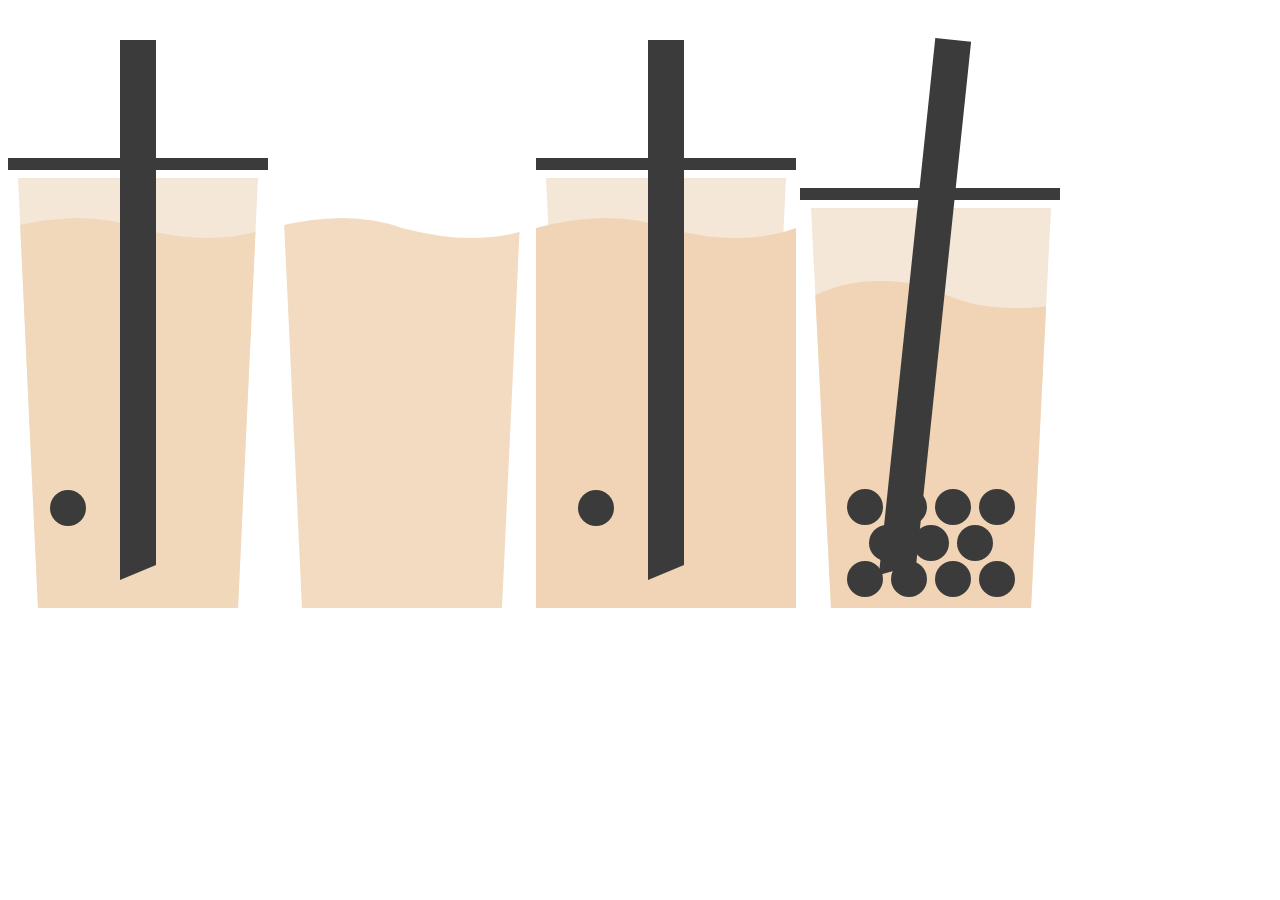
==== index.html @ 88febcba "Some boba SVGs" ====
<!-- made by Emilee Chen
                    july 2020
                        @ emileechen.com
                            emilee.ty.chen@gmail.com -->





<!-- 
    https://www.w3.org/TR/SVG/paths.html
https://medium.com/@francoisromain/smooth-a-svg-path-with-cubic-bezier-curves-e37b49d46c74
 -->
<html>

    <head>      
        <link rel="stylesheet" type="text/css" href="style.css">
    </head>

    <body>

        <svg width="260px" height="600px" viewBox="0 0 260 600"
             version="1.1" xmlns="http://www.w3.org/2000/svg"
             xmlns:xlink="http://www.w3.org/1999/xlink">

            <mask id="cup">
                <path class="tea" transform="translate(0, 200)"
                        d=" M 0 20,
                            q 75 -20, 130 0
                            q 75 20, 130 0
                            l 0 400
                            l -260 0" />
            </mask>

            <polygon class="cup" points="10 170 250 170 230 600 30 600"></polygon>
            <polygon class="tea" points="10 170 250 170 230 600 30 600" mask="url(#cup)"></polygon>

            <g class="toppings" transform="translate(60, 500)">
                <circle cx="0" cy="0" r="18"></circle>
            </g>

            <rect class="lid" fill="#3B3B3B" x="0" y="150" width="260" height="12"></rect>
            <polygon class="straw" transform="translate(112, 32)" points="0 0 36 0 36 525 0 540"></polygon>

        </svg>


        <svg width="260px" height="600px" viewBox="0 0 260 600"
             version="1.1" xmlns="http://www.w3.org/2000/svg"
             xmlns:xlink="http://www.w3.org/1999/xlink">

            <mask id="cup">
                <path class="tea" transform="translate(0, 200)"
                        d=" M 0 20,
                            q 75 -20, 130 0
                            q 75 20, 130 0
                            l 0 400
                            l -260 0" />
            </mask>

            <polygon class="tea" points="10 170 250 170 230 600 30 600" mask="url(#cup)"></polygon>

        </svg>


        <svg width="260px" height="600px" viewBox="0 0 260 600"
             version="1.1" xmlns="http://www.w3.org/2000/svg"
             xmlns:xlink="http://www.w3.org/1999/xlink">

            <polygon class="cup" points="10 170 250 170 230 600 30 600"></polygon>

            <path class="tea" transform="translate(0, 200)"
                    d=" M 0 20,
                        q 75 -20, 130 0
                        q 75 20, 130 0
                        l 0 400
                        l -260 0" />

            <g class="toppings" transform="translate(60, 500)">
                <circle cx="0" cy="0" r="18"></circle>
            </g>

            <rect class="lid" fill="#3B3B3B" x="0" y="150" width="260" height="12"></rect>
            <polygon class="straw" transform="translate(112, 32)" points="0 0 36 0 36 525 0 540"></polygon>
            
        </svg>


        <svg width="260px" height="571px" viewBox="0 0 260 571"
             version="1.1" xmlns="http://www.w3.org/2000/svg"
             xmlns:xlink="http://www.w3.org/1999/xlink">
            <g id="Page-1" stroke="none" stroke-width="1" fill="none" fill-rule="evenodd">
                <g id="Artboard" transform="translate(-520.000000, -90.000000)">
                    <g id="simple2" transform="translate(520.000000, 90.000000)">
                        <polygon id="cup" fill="#F4E7D8" points="11 171 251 171 231 571 31 571"></polygon>
                        <path d="M81,244 C143.833333,244 144,271 217,271 C228.347138,271 237.85799,270.347635 246.092153,269.245712 L231,571 L31,571 L15.350617,258.002927 L20.3677593,255.930887 C35.5227936,249.74251 52.02262,244 81,244 Z" id="tea" fill="#F0D4B5"></path>
                        <rect id="lid" fill="#3B3B3B" x="0" y="151" width="260" height="12"></rect>
                        <polygon id="straw" fill="#3B3B3B" transform="translate(124.979227, 271.370018) scale(-1, 1) rotate(-6.000000) translate(-124.979227, -271.370018) " points="106.979227 1.37001797 142.979227 1.37001797 142.979227 541.370018 106.979227 527.330018"></polygon>
                        <g id="bubbles" transform="translate(47.000000, 452.000000)" fill="#3B3B3B">
                            <circle id="Oval" cx="40" cy="54" r="18"></circle>
                            <circle id="Oval" cx="84" cy="54" r="18"></circle>
                            <circle id="Oval" cx="128" cy="54" r="18"></circle>
                            <circle id="Oval" cx="18" cy="18" r="18"></circle>
                            <circle id="Oval" cx="62" cy="18" r="18"></circle>
                            <circle id="Oval" cx="106" cy="18" r="18"></circle>
                            <circle id="Oval" cx="150" cy="18" r="18"></circle>
                            <circle id="Oval" cx="18" cy="90" r="18"></circle>
                            <circle id="Oval" cx="62" cy="90" r="18"></circle>
                            <circle id="Oval" cx="106" cy="90" r="18"></circle>
                            <circle id="Oval" cx="150" cy="90" r="18"></circle>
                        </g>
                    </g>
                </g>
            </g>
        </svg>
                
    </body>


</html>
---- style.css ----
.cup {
    fill: #F4E7D8;
}
.tea {
    fill: #F0D4B5;
}
.lid {
    fill: #3B3B3B;
}
.straw {
    fill: #3B3B3B;
}
.toppings {
    fill: #3B3B3B;
}

.red {
    fill: red;
}

.blue {
    fill: blue;
}




.straw:hover {
    animation: 1s 3 stir;
    animation-timing-function: ease-in, linear, ease-out;
}
@keyframes stir {
    0% {
        transform: rotate(0deg);
    }
    100% {
        transform: rotate(20deg);
    }
}
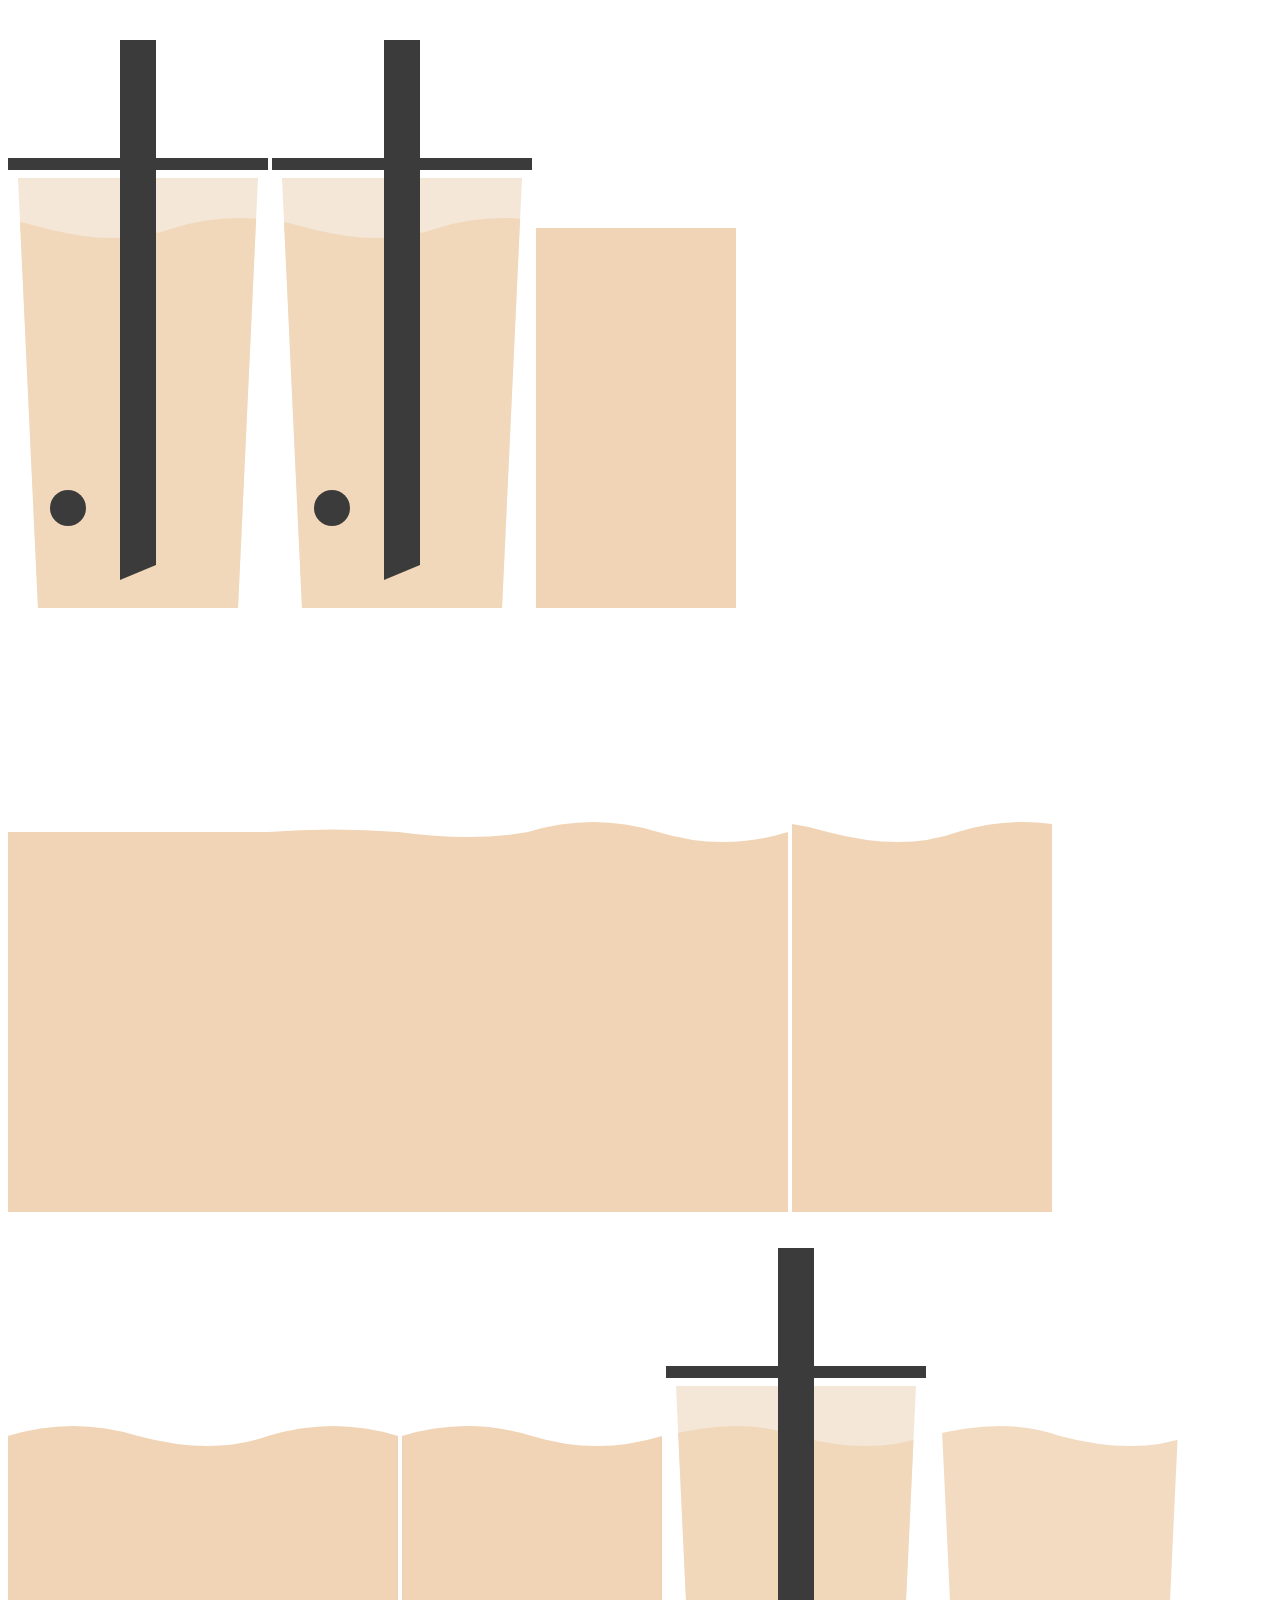
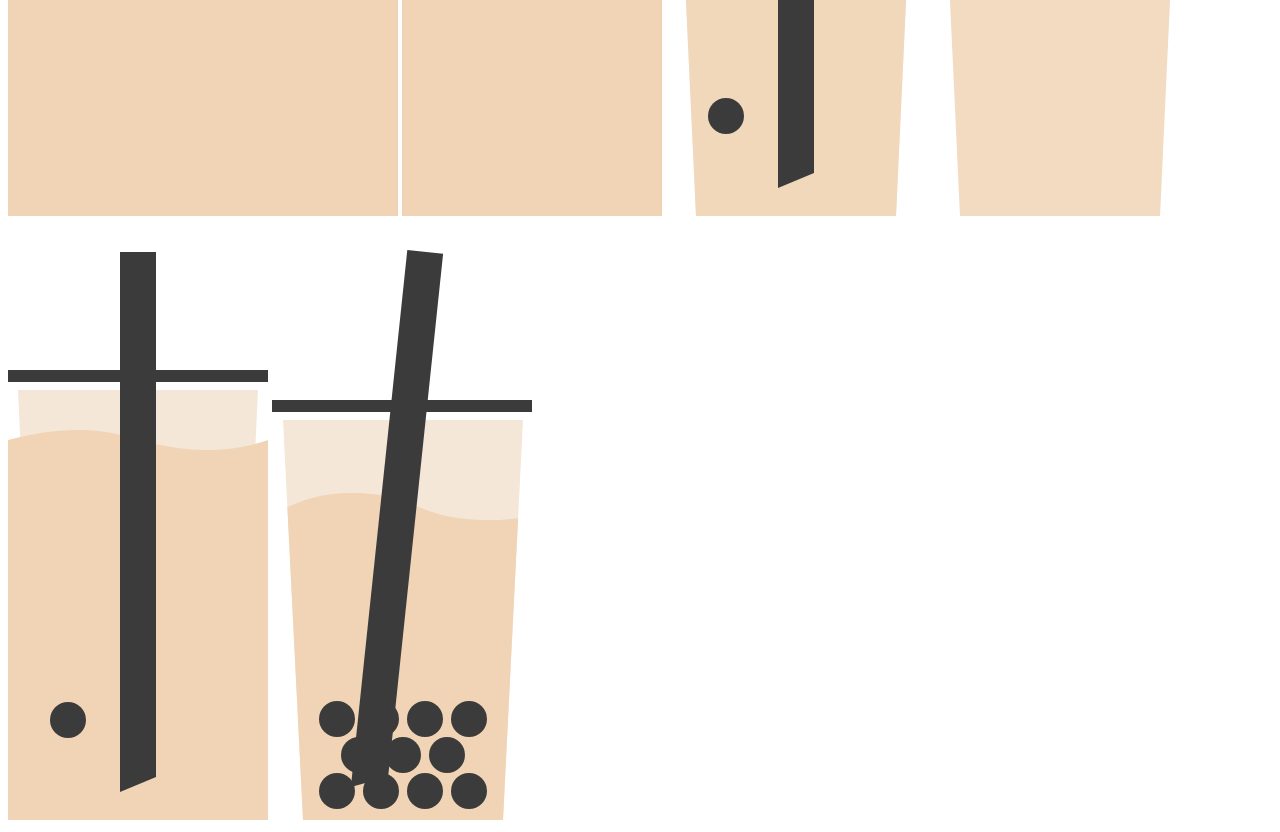
==== commit 90f123a8: "SVG animation experimentation" ====
--- a/index.html
+++ b/index.html
@@ -11,6 +11,7 @@
 <!-- 
     https://www.w3.org/TR/SVG/paths.html
 https://medium.com/@francoisromain/smooth-a-svg-path-with-cubic-bezier-curves-e37b49d46c74
+https://stackoverflow.com/questions/39605420/repeat-an-animation-2-or-3-times-before-easing-it-out
  -->
 <html>
 
@@ -19,6 +20,175 @@
     </head>
 
     <body>
+
+
+        <svg width="260px" height="600px" viewBox="0 0 260 600"
+             version="1.1" xmlns="http://www.w3.org/2000/svg"
+             xmlns:xlink="http://www.w3.org/1999/xlink">
+
+            <mask id="cupp">
+                <path class="tea" transform="translate(0, 200)"
+                        d=" M            0  20,
+                            Q  65   0, 130  20
+                            Q 205  40, 260  20
+                            Q 325   0, 390  20
+                            Q 465  40, 520  20
+                            L          520 440
+                            L            0 440" >
+                    <animateTransform attributeName="transform"
+                        type="translate"
+                        from="0 200"
+                        to="-260 200"
+                        dur="2s"
+                        repeatCount="indefinite"
+                    />
+                </path>
+            </mask>
+
+            <polygon class="cup" points="10 170 250 170 230 600 30 600"></polygon>
+            <polygon class="tea" points="10 170 250 170 230 600 30 600" mask="url(#cupp)"></polygon>
+
+            <g class="toppings" transform="translate(60, 500)">
+                <circle cx="0" cy="0" r="18"></circle>
+            </g>
+
+            <rect class="lid" fill="#3B3B3B" x="0" y="150" width="260" height="12"></rect>
+            <polygon class="straw straww" points="0 0 36 0 36 525 0 540"></polygon>
+
+        </svg>
+
+
+        <svg width="260px" height="600px" viewBox="0 0 260 600"
+             version="1.1" xmlns="http://www.w3.org/2000/svg"
+             xmlns:xlink="http://www.w3.org/1999/xlink">
+
+            <mask id="cupp">
+                <path class="tea" transform="translate(0, 200)"
+                        d=" M            0  20,
+                            Q  65   0, 130  20
+                            Q 205  40, 260  20
+                            Q 325   0, 390  20
+                            Q 465  40, 520  20
+                            L          520 440
+                            L            0 440" >
+                    <animateTransform attributeName="transform"
+                        type="translate"
+                        from="0 200"
+                        to="-260 200"
+                        dur="2s"
+                        repeatCount="indefinite"
+                    />
+                </path>
+            </mask>
+
+            <polygon class="cup" points="10 170 250 170 230 600 30 600"></polygon>
+            <polygon class="tea" points="10 170 250 170 230 600 30 600" mask="url(#cupp)"></polygon>
+
+            <g class="toppings" transform="translate(60, 500)">
+                <circle cx="0" cy="0" r="18"></circle>
+            </g>
+
+            <rect class="lid" fill="#3B3B3B" x="0" y="150" width="260" height="12"></rect>
+            <polygon class="straw" transform="translate(112, 32)" points="0 0 36 0 36 525 0 540"></polygon>
+
+        </svg>
+
+
+        <svg width="200px" height="600px" viewBox="0 0 200 600"
+             version="1.1" xmlns="http://www.w3.org/2000/svg"
+             xmlns:xlink="http://www.w3.org/1999/xlink">
+
+            <path class="tea teaaa" transform="translate(0, 200)"
+                    d=" M            0  20
+                        Q 100  20, 200  20
+                        Q 250  15, 300  20
+                        Q 350  30, 400  20
+                        Q 450   0, 500  20
+                        Q 550  40, 600  20
+                        Q 650   0, 700  20
+                        Q 750  30, 800  20
+                        Q 850  15, 900  20
+                        Q 900  20, 1100  20
+                        L          1100 440
+                        L            0 440" />
+        </svg>
+
+
+        <svg width="780px" height="600px" viewBox="0 0 780 600"
+             version="1.1" xmlns="http://www.w3.org/2000/svg"
+             xmlns:xlink="http://www.w3.org/1999/xlink">
+
+            <path class="tea" transform="translate(0, 200)"
+                    d=" M            0  20
+                        Q 130  20, 260  20
+                        Q 325  15, 390  20
+                        Q 465  30, 520  20
+                        Q 585  0, 650  20
+                        Q 715  40, 780  20
+                        L          780 440
+                        L            0 440" />
+        </svg>
+
+
+        <svg width="260px" height="600px" viewBox="0 0 260 600"
+             version="1.1" xmlns="http://www.w3.org/2000/svg"
+             xmlns:xlink="http://www.w3.org/1999/xlink">
+
+            <path class="tea" transform="translate(0, 200)"
+                    d=" M            0  20,
+                        Q  65   0, 130  20
+                        Q 205  40, 260  20
+                        Q 325   0, 390  20
+                        Q 465  40, 520  20
+                        L          520 440
+                        L            0 440" >
+                <animateTransform attributeName="transform"
+                    type="translate"
+                    from="0 200"
+                    to="-260 200"
+                    dur="2s"
+                    repeatCount="indefinite"
+                />
+            </path>
+        </svg>
+
+
+        <svg width="390px" height="600px" viewBox="0 0 390 600"
+             version="1.1" xmlns="http://www.w3.org/2000/svg"
+             xmlns:xlink="http://www.w3.org/1999/xlink">
+
+            <path class="tea" transform="translate(0, 200)"
+                    d=" M            0  20,
+                        Q  65   0, 130  20
+                        Q 205  40, 260  20
+                        Q 325   0, 390  20
+                        L          390 440
+                        L            0 440" >
+            </path>
+        </svg>
+
+
+        <svg width="260px" height="600px" viewBox="0 0 260 600"
+             version="1.1" xmlns="http://www.w3.org/2000/svg"
+             xmlns:xlink="http://www.w3.org/1999/xlink">
+
+            <path class="tea" transform="translate(0, 200)"
+                    d="M 0 20,
+                       q 65 -20, 130 0
+                       q 65 20, 130 0
+                       l 0 400
+                       l -260 0" />
+                <animate repeatCount="indefinite" attributeName="d" dur="1s"
+                        values="M 0 20,
+                                q 65 20, 130 0
+                                q 65 -20, 130 0
+                                l 0 400
+                                l -260 0">
+                </animate>
+            </path>
+
+        </svg>
+
 
         <svg width="260px" height="600px" viewBox="0 0 260 600"
              version="1.1" xmlns="http://www.w3.org/2000/svg"
--- a/style.css
+++ b/style.css
@@ -24,16 +24,38 @@
 
 
 
-
-.straw:hover {
-    animation: 1s 3 stir;
+.straww {
+    transform: translate(112px, 32px);
+    transform-origin: 130px 156px;
+    animation: 1s infinite stir;
     animation-timing-function: ease-in, linear, ease-out;
 }
 @keyframes stir {
     0% {
-        transform: rotate(0deg);
+        transform: rotate(0deg) translate(112px, 32px);
+    }
+    25% {
+        transform: rotate(4deg) translate(112px, 32px);
+    }
+    50% {
+        transform: rotate(0deg) translate(112px, 32px);
+    }
+    75% {
+        transform: rotate(-4deg) translate(112px, 32px);
     }
     100% {
-        transform: rotate(20deg);
+        transform: rotate(0deg) translate(112px, 32px);
+    }
+}
+
+.teaaa:hover {
+    animation: shake 1s infinite ease-out;
+}
+@keyframes shake {
+    0% {
+        transform: translate(0px, 200px);
+    }
+    100% {
+        transform: translate(-900px, 200px);
     }
 }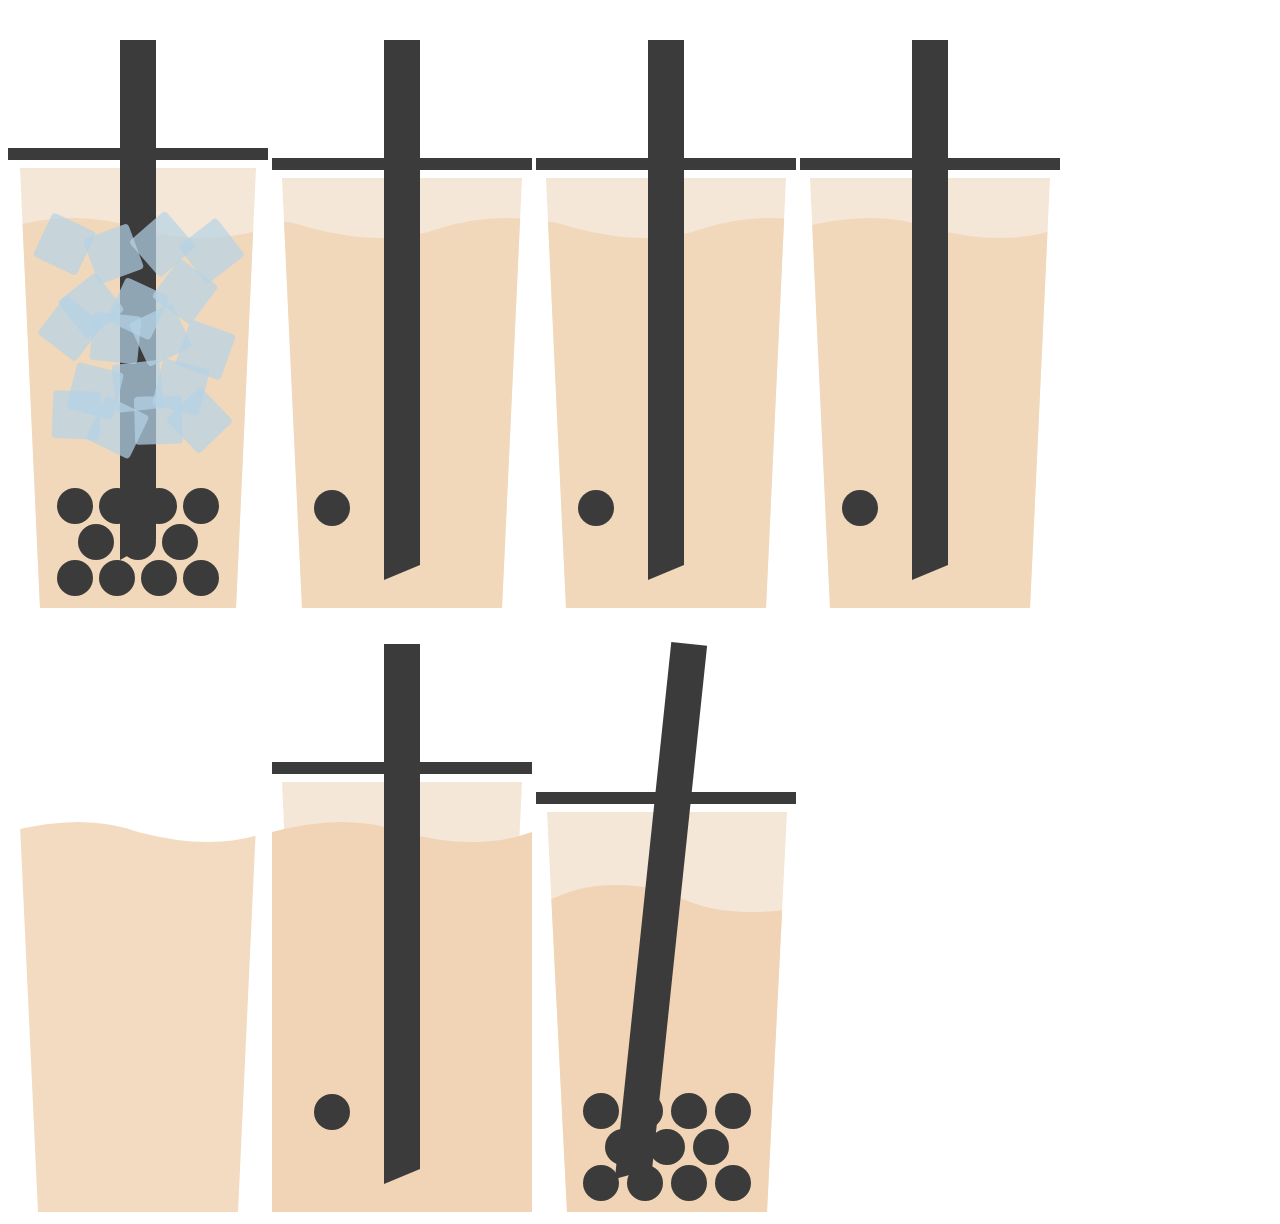
==== commit 22bfd1cc: "Use js to make svg elements" ====
--- a/index.html
+++ b/index.html
@@ -4,22 +4,35 @@
                         @ emileechen.com
                             emilee.ty.chen@gmail.com -->
 
-
-
-
-
 <!-- 
     https://www.w3.org/TR/SVG/paths.html
 https://medium.com/@francoisromain/smooth-a-svg-path-with-cubic-bezier-curves-e37b49d46c74
 https://stackoverflow.com/questions/39605420/repeat-an-animation-2-or-3-times-before-easing-it-out
+
+
+defer!!!
+https://stackoverflow.com/questions/30014090/uncaught-typeerror-cannot-read-property-appendchild-of-null
  -->
+
+
+
+
+ 
 <html>
 
     <head>      
         <link rel="stylesheet" type="text/css" href="style.css">
+        <script src="bobaMaker.js" defer></script>
     </head>
 
     <body>
+
+
+        <svg id="dynamicBoba" width="260px" height="600px" viewBox="0 0 260 600"
+             version="1.1" xmlns="http://www.w3.org/2000/svg"
+             xmlns:xlink="http://www.w3.org/1999/xlink">
+        </svg>
+
 
 
         <svg width="260px" height="600px" viewBox="0 0 260 600"
@@ -90,102 +103,6 @@
 
             <rect class="lid" fill="#3B3B3B" x="0" y="150" width="260" height="12"></rect>
             <polygon class="straw" transform="translate(112, 32)" points="0 0 36 0 36 525 0 540"></polygon>
-
-        </svg>
-
-
-        <svg width="200px" height="600px" viewBox="0 0 200 600"
-             version="1.1" xmlns="http://www.w3.org/2000/svg"
-             xmlns:xlink="http://www.w3.org/1999/xlink">
-
-            <path class="tea teaaa" transform="translate(0, 200)"
-                    d=" M            0  20
-                        Q 100  20, 200  20
-                        Q 250  15, 300  20
-                        Q 350  30, 400  20
-                        Q 450   0, 500  20
-                        Q 550  40, 600  20
-                        Q 650   0, 700  20
-                        Q 750  30, 800  20
-                        Q 850  15, 900  20
-                        Q 900  20, 1100  20
-                        L          1100 440
-                        L            0 440" />
-        </svg>
-
-
-        <svg width="780px" height="600px" viewBox="0 0 780 600"
-             version="1.1" xmlns="http://www.w3.org/2000/svg"
-             xmlns:xlink="http://www.w3.org/1999/xlink">
-
-            <path class="tea" transform="translate(0, 200)"
-                    d=" M            0  20
-                        Q 130  20, 260  20
-                        Q 325  15, 390  20
-                        Q 465  30, 520  20
-                        Q 585  0, 650  20
-                        Q 715  40, 780  20
-                        L          780 440
-                        L            0 440" />
-        </svg>
-
-
-        <svg width="260px" height="600px" viewBox="0 0 260 600"
-             version="1.1" xmlns="http://www.w3.org/2000/svg"
-             xmlns:xlink="http://www.w3.org/1999/xlink">
-
-            <path class="tea" transform="translate(0, 200)"
-                    d=" M            0  20,
-                        Q  65   0, 130  20
-                        Q 205  40, 260  20
-                        Q 325   0, 390  20
-                        Q 465  40, 520  20
-                        L          520 440
-                        L            0 440" >
-                <animateTransform attributeName="transform"
-                    type="translate"
-                    from="0 200"
-                    to="-260 200"
-                    dur="2s"
-                    repeatCount="indefinite"
-                />
-            </path>
-        </svg>
-
-
-        <svg width="390px" height="600px" viewBox="0 0 390 600"
-             version="1.1" xmlns="http://www.w3.org/2000/svg"
-             xmlns:xlink="http://www.w3.org/1999/xlink">
-
-            <path class="tea" transform="translate(0, 200)"
-                    d=" M            0  20,
-                        Q  65   0, 130  20
-                        Q 205  40, 260  20
-                        Q 325   0, 390  20
-                        L          390 440
-                        L            0 440" >
-            </path>
-        </svg>
-
-
-        <svg width="260px" height="600px" viewBox="0 0 260 600"
-             version="1.1" xmlns="http://www.w3.org/2000/svg"
-             xmlns:xlink="http://www.w3.org/1999/xlink">
-
-            <path class="tea" transform="translate(0, 200)"
-                    d="M 0 20,
-                       q 65 -20, 130 0
-                       q 65 20, 130 0
-                       l 0 400
-                       l -260 0" />
-                <animate repeatCount="indefinite" attributeName="d" dur="1s"
-                        values="M 0 20,
-                                q 65 20, 130 0
-                                q 65 -20, 130 0
-                                l 0 400
-                                l -260 0">
-                </animate>
-            </path>
 
         </svg>
 
--- a/style.css
+++ b/style.css
@@ -10,18 +10,13 @@
 .straw {
     fill: #3B3B3B;
 }
+.ice {
+    fill: #B5D3E7;
+    fill-opacity: .7;
+}
 .toppings {
     fill: #3B3B3B;
 }
-
-.red {
-    fill: red;
-}
-
-.blue {
-    fill: blue;
-}
-
 
 
 .straww {
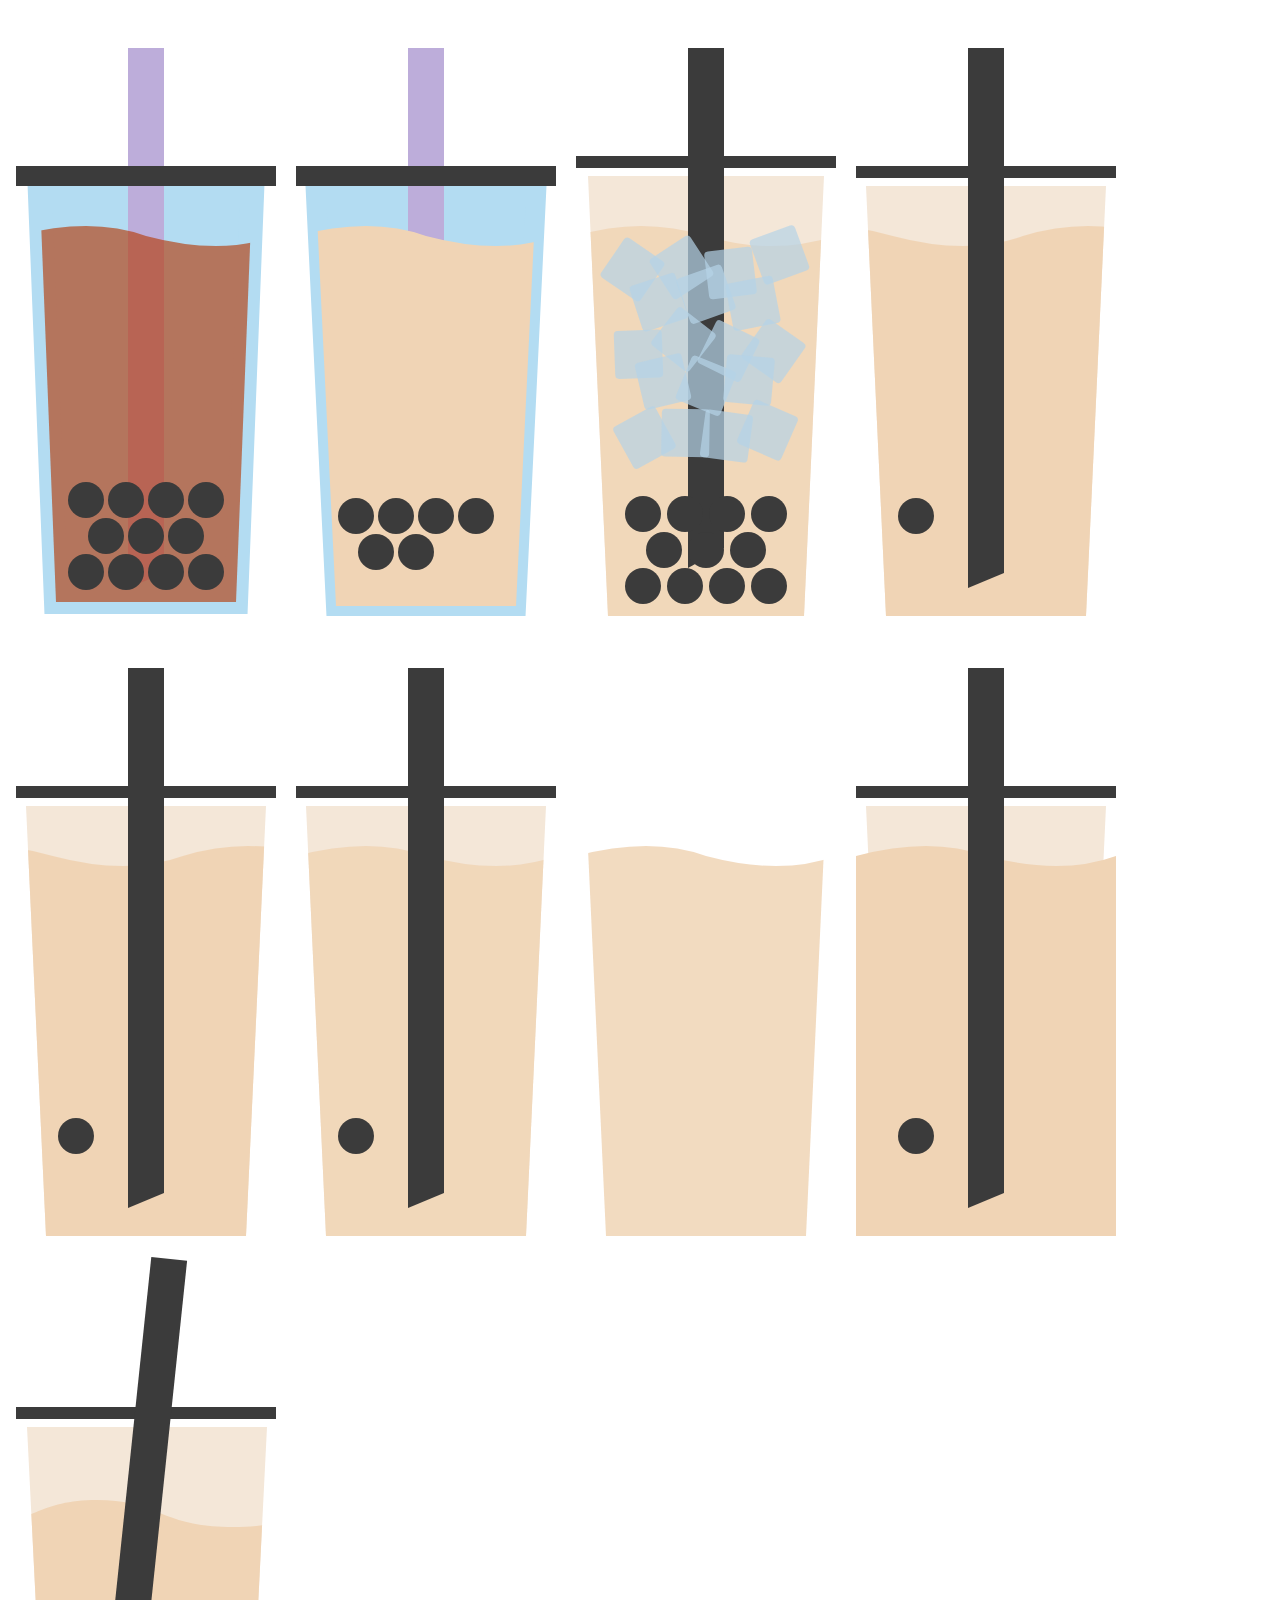
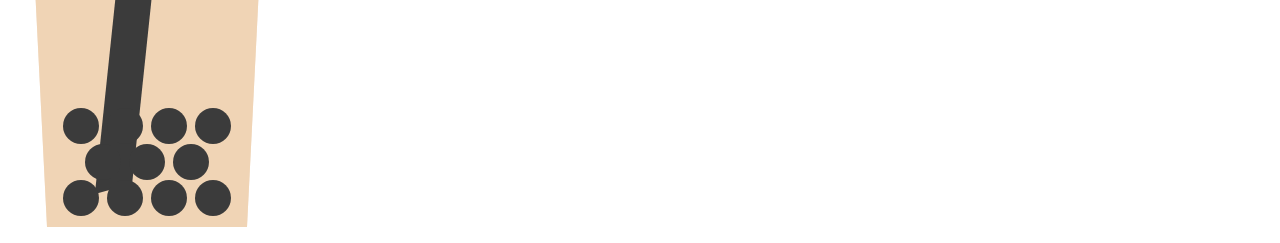
==== commit a7b55162: "Add border to cup; Transparent teas?" ====
--- a/index.html
+++ b/index.html
@@ -28,11 +28,131 @@
     <body>
 
 
+        <svg width="260px" height="600px" viewBox="0 0 260 600"
+             version="1.1" xmlns="http://www.w3.org/2000/svg"
+             xmlns:xlink="http://www.w3.org/1999/xlink">
+
+            <!-- wavey tea -->
+            <mask id="cupMask123">
+                <path fill="white" transform="translate(0, 200)"
+                        d=" M 0 20,
+                            q 75 -20, 130 0
+                            q 75 20, 130 0
+                            l 0 400
+                            l -260 0" />
+            </mask>
+
+            <!-- actual cup -->
+            <polygon fill="#b3dcf2" points="24 180 236 180 220 586 40 586"
+                     stroke="#b3dcf2" stroke-width="24" />
+
+            <!-- straw -->
+            <polygon fill="#BDADDA" transform="translate(112, 32)" points="0 0 36 0 36 525 0 540"></polygon>
+
+            <!-- cup masked tea -->
+            <polygon fill="#b53e0d" fill-opacity="0.65" points="24 180 236 180 220 586 40 586" mask="url(#cupMask123)"></polygon>
+
+            <!-- lid -->
+            <rect fill="#3B3B3B" x="0" y="150" width="260" height="20"></rect>
+
+            <!-- toppings -->
+            <g fill="#3B3B3B" transform="translate(130, 556)">
+                <circle cx="-60" cy="0" r="18" />
+                <circle cx="-20" cy="0" r="18" />
+                <circle cx="20" cy="0" r="18" />
+                <circle cx="60" cy="0" r="18" />
+                <circle cx="-40" cy="-36" r="18" />
+                <circle cx="0" cy="-36" r="18" />
+                <circle cx="40" cy="-36" r="18" />
+                <circle cx="-60" cy="-72" r="18" />
+                <circle cx="-20" cy="-72" r="18" />
+                <circle cx="20" cy="-72" r="18" />
+                <circle cx="60" cy="-72" r="18" />
+            </g>
+
+        </svg>
+
+
+        <svg width="260px" height="600px" viewBox="0 0 260 600"
+             version="1.1" xmlns="http://www.w3.org/2000/svg"
+             xmlns:xlink="http://www.w3.org/1999/xlink">
+
+            <!-- wavey tea -->
+            <mask id="cupMask123">
+                <path fill="white" transform="translate(0, 200)"
+                        d=" M 0 20,
+                            q 75 -20, 130 0
+                            q 75 20, 130 0
+                            l 0 400
+                            l -260 0" />
+            </mask>
+
+            <!-- actual cup -->
+            <polygon fill="#b3dcf2" points="20 180 240 180 220 590 40 590"
+                     stroke="#b3dcf2" stroke-width="20" />
+
+            <!-- straw -->
+            <polygon fill="#BDADDA" transform="translate(112, 32)" points="0 0 36 0 36 525 0 540"></polygon>
+
+            <!-- cup masked tea -->
+            <polygon fill="#F0D4B5" fill-opacity="1.0" points="20 180 240 180 220 590 40 590" mask="url(#cupMask123)"></polygon>
+
+            <!-- lid -->
+            <rect fill="#3B3B3B" x="0" y="150" width="260" height="20"></rect>
+
+            <!-- toppings -->
+            <g fill="#3B3B3B" transform="translate(60, 500)">
+                <circle cx="0" cy="0" r="18" />
+                <circle cx="40" cy="0" r="18" />
+                <circle cx="80" cy="0" r="18" />
+                <circle cx="120" cy="0" r="18" />
+                <circle cx="20" cy="36" r="18" />
+                <circle cx="60" cy="36" r="18" />
+            </g>
+
+        </svg>
+
+
         <svg id="dynamicBoba" width="260px" height="600px" viewBox="0 0 260 600"
              version="1.1" xmlns="http://www.w3.org/2000/svg"
              xmlns:xlink="http://www.w3.org/1999/xlink">
         </svg>
 
+
+        <svg width="260px" height="600px" viewBox="0 0 260 600"
+             version="1.1" xmlns="http://www.w3.org/2000/svg"
+             xmlns:xlink="http://www.w3.org/1999/xlink">
+
+            <mask id="cupp">
+                <path fill="white" transform="translate(0, 200)"
+                        d=" M            0  20,
+                            Q  65   0, 130  20
+                            Q 205  40, 260  20
+                            Q 325   0, 390  20
+                            Q 465  40, 520  20
+                            L          520 440
+                            L            0 440" >
+                    <animateTransform attributeName="transform"
+                        type="translate"
+                        from="0 200"
+                        to="-260 200"
+                        dur="2s"
+                        repeatCount="infinite"
+                    />
+                </path>
+            </mask>
+
+            <polygon class="cup" points="10 170 250 170 230 600 30 600"></polygon>
+            <polygon class="tea" points="10 170 250 170 230 600 30 600" mask="url(#cupp)"></polygon>
+
+            <g class="toppings" transform="translate(60, 500)">
+                <circle cx="0" cy="0" r="18"></circle>
+            </g>
+
+            <rect class="lid" fill="#3B3B3B" x="0" y="150" width="260" height="12"></rect>
+            <polygon class="straw straww" points="0 0 36 0 36 525 0 540"></polygon>
+
+        </svg>
 
 
         <svg width="260px" height="600px" viewBox="0 0 260 600"
@@ -53,43 +173,7 @@
                         from="0 200"
                         to="-260 200"
                         dur="2s"
-                        repeatCount="indefinite"
-                    />
-                </path>
-            </mask>
-
-            <polygon class="cup" points="10 170 250 170 230 600 30 600"></polygon>
-            <polygon class="tea" points="10 170 250 170 230 600 30 600" mask="url(#cupp)"></polygon>
-
-            <g class="toppings" transform="translate(60, 500)">
-                <circle cx="0" cy="0" r="18"></circle>
-            </g>
-
-            <rect class="lid" fill="#3B3B3B" x="0" y="150" width="260" height="12"></rect>
-            <polygon class="straw straww" points="0 0 36 0 36 525 0 540"></polygon>
-
-        </svg>
-
-
-        <svg width="260px" height="600px" viewBox="0 0 260 600"
-             version="1.1" xmlns="http://www.w3.org/2000/svg"
-             xmlns:xlink="http://www.w3.org/1999/xlink">
-
-            <mask id="cupp">
-                <path class="tea" transform="translate(0, 200)"
-                        d=" M            0  20,
-                            Q  65   0, 130  20
-                            Q 205  40, 260  20
-                            Q 325   0, 390  20
-                            Q 465  40, 520  20
-                            L          520 440
-                            L            0 440" >
-                    <animateTransform attributeName="transform"
-                        type="translate"
-                        from="0 200"
-                        to="-260 200"
-                        dur="2s"
-                        repeatCount="indefinite"
+                        repeatCount="infinite"
                     />
                 </path>
             </mask>
--- a/style.css
+++ b/style.css
@@ -1,3 +1,7 @@
+svg {
+    padding: 8px;
+}
+
 .cup {
     fill: #F4E7D8;
 }
@@ -22,6 +26,8 @@
 .straww {
     transform: translate(112px, 32px);
     transform-origin: 130px 156px;
+}
+.straww:hover {
     animation: 1s infinite stir;
     animation-timing-function: ease-in, linear, ease-out;
 }
